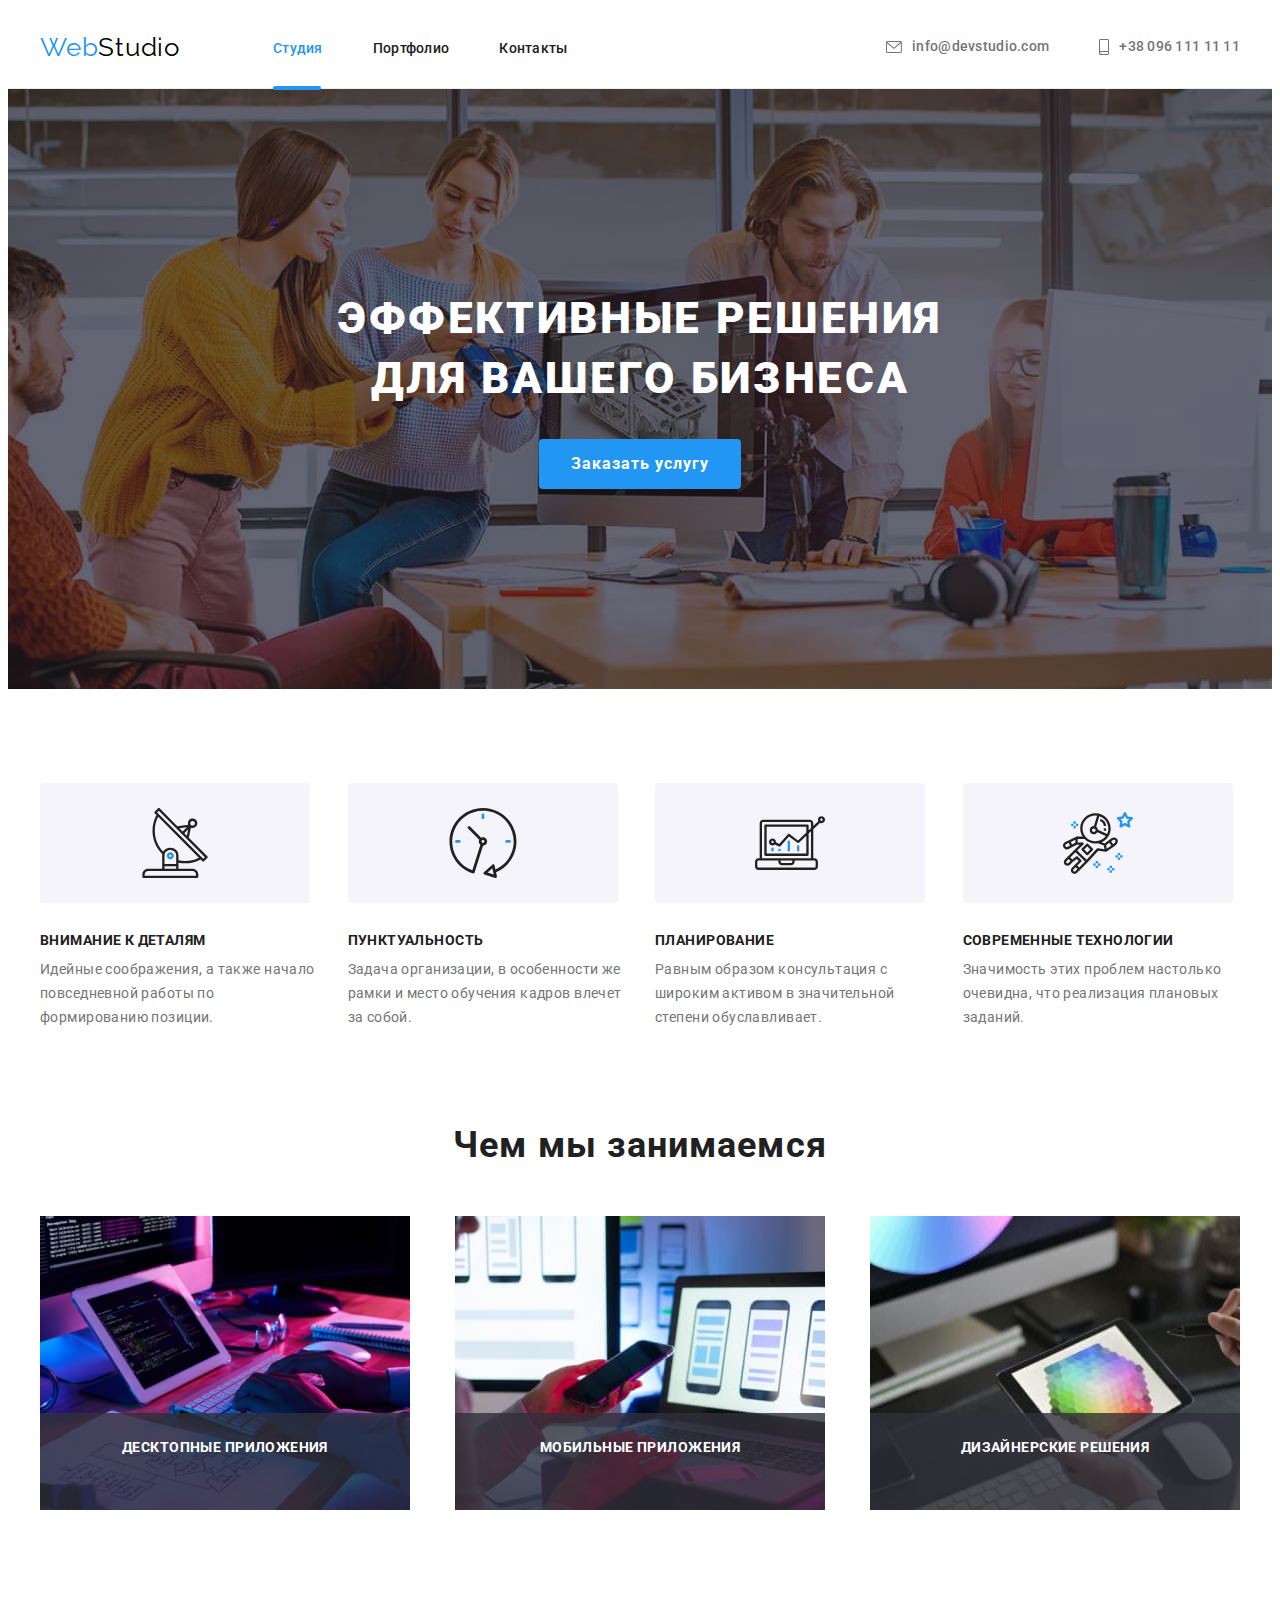
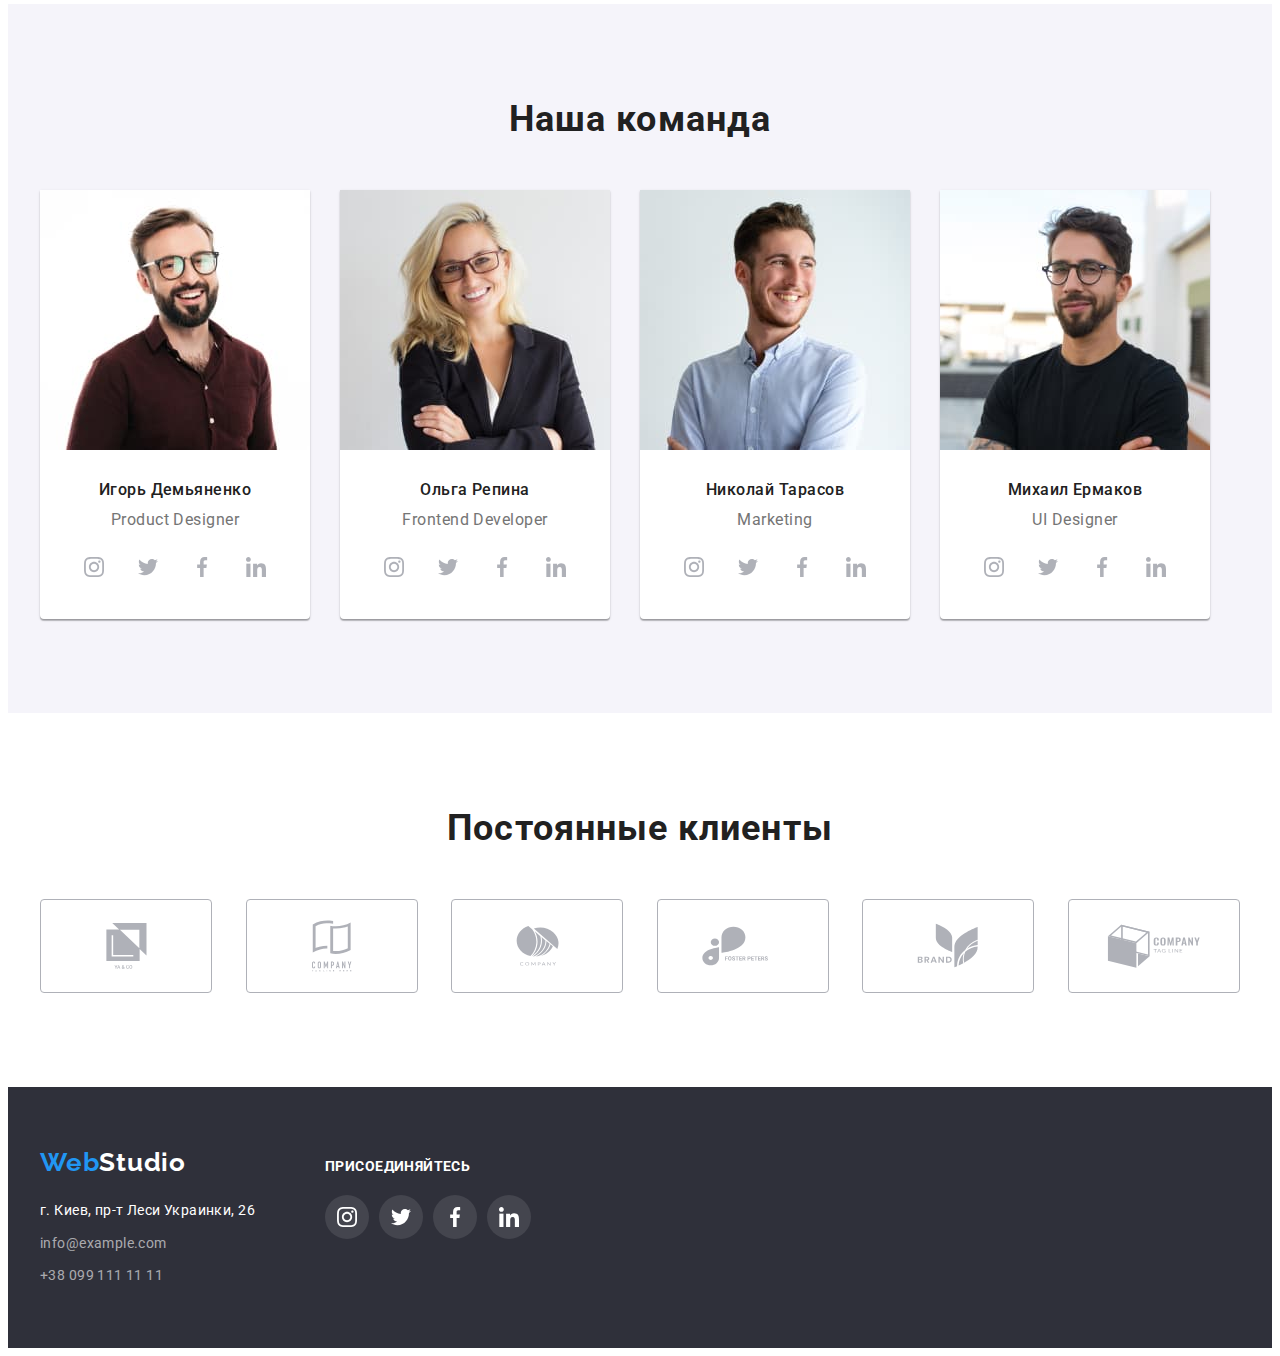
==== index.html @ 31bc965c "скопирована 5 д/з" ====
<!DOCTYPE html>
<html lang="ru">
  <head>
    <link
      rel="stylesheet"
      href="https://cdnjs.cloudflare.com/ajax/libs/modern-normalize/1.1.0/modern-normalize.min.css"
      integrity="sha512-wpPYUAdjBVSE4KJnH1VR1HeZfpl1ub8YT/NKx4PuQ5NmX2tKuGu6U/JRp5y+Y8XG2tV+wKQpNHVUX03MfMFn9Q=="
      crossorigin="anonymous"
      referrerpolicy="no-referrer"
    />
    <meta charset="UTF-8" />
    <meta http-equiv="X-UA-Compatible" content="IE=edge" />
    <meta name="viewport" content="width=device-width, initial-scale=1.0" />
    <title>WebStudio</title>
    <link rel="preconnect" href="https://fonts.gstatic.com" />
    <link
      href="https://fonts.googleapis.com/css2?family=Raleway:wght@700&family=Roboto:wght@400;500;700;900&display=swap"
      rel="stylesheet"
    />
    <link rel="stylesheet" href="./css/style.css" />
  </head>

  <body>
    <!--Шапка сайта (логотип, nav, контакти)-->
    <header class="header">
      <div class="container header-container">
        <nav class="nav">
          <a href="./" class="logo link"><span>Web</span>Studio</a>

          <!--Навигация на другие страницы-->
          <ul class="nav-menu list">
            <li class="menu-item">
              <a class="menu-link link current studio-underline" href="">Студия</a>
            </li>
            <li class="menu-item">
              <a class="menu-link link" href="./portfolio.html">Портфолио</a>
            </li>
            <li class="menu-item">
              <a class="menu-link link" href="">Контакты</a>
            </li>
          </ul>
        </nav>

        <!--Контакты-->
        <ul class="contact list">
          <li class="contact-item">
            <a class="contact-mail  link" href="mailto:info@devstudio.com">
              <svg class="contact-mail-icon"><use href="./imeges/sprite.svg#icon-mail"></use> </svg>
               info@devstudio.com</a>
          </li>
          <li class="contact-item">
            <a class="contact-tel link" href="tel:+380961111111">
              <svg class="contact-tel-icon"><use href="./imeges/sprite.svg#icon-tell"></use></svg> +38 096 111 11 11</a>
          </li>
        </ul>
      </div>
    </header>

    <!--Уникальный контент страницы-->
    <main class="main">
      <!--Герой-->
      <section class="hero">
        <h1 class="hero-title">Эффективные решения для вашего бизнеса</h1>
        <button type="button" class="main-button" data-modal-open>Заказать услугу</button>
      </section>

      <!--Преимущества-->
      <section class="dignity">
        <div class="container">
          <h2 class="visually-hidden">Почему стоит выбрать нас</h2>
          <ul class="dignity-list list">
            <li class="dignity-item">
                <div class="dignity-icon-conteiner">
                  <svg class="dignity-icon"><use href="./imeges/sprite.svg#icon-antenna"></use></svg>
               </div>
                <h3 class="dignity-title">Внимание к деталям</h3>
                <p class="dignity-text">
                  Идейные соображения, а также начало повседневной работы по формированию позиции.
                </p>
            </li>
            
            <li class="dignity-item">
              <div class="dignity-icon-conteiner">
                  <svg class="dignity-icon"><use href="./imeges/sprite.svg#icon-clock-1"></use></svg>
               </div>
                <h3 class="dignity-title">Пунктуальность</h3>
                <p class="dignity-text">
                  Задача организации, в особенности же рамки и место обучения кадров влечет за
                  собой.
                </p>
            </li>

            <li class="dignity-item">
              <div class="dignity-icon-conteiner">
                  <svg class="dignity-icon"><use href="./imeges/sprite.svg#icon-diagram"></use></svg>
               </div>
                <h3 class="dignity-title">Планирование</h3>
                <p class="dignity-text">
                  Равным образом консультация с широким активом в значительной степени
                  обуславливает.
                </p>
            </li>

            <li class="dignity-item">
              <div class="dignity-icon-conteiner">
                  <svg class="dignity-icon"><use href="./imeges/sprite.svg#icon-astronaut"></use></svg>
               </div>
                <h3 class="dignity-title">Современные технологии</h3>
                <p class="dignity-text">
                  Значимость этих проблем настолько очевидна, что реализация плановых заданий.
                </p>
            </li>
          </ul>
        </div>
      </section>

      <!--Чем мы занимаемся-->
      <section class="profile">
        <div class="container">
          <h2 class="profile-titel">Чем мы занимаемся</h2>
          <ul class="profile-list list">
            <li class="profile-item">
              <img
                class="profile-img"
                src="./imeges/studio-page/box1.jpg"
                alt="блок1"
                width="370"
                height="294"
              />
              <p class="profile-label">Десктопные приложения</p>
            </li>
            <li class="profile-item">
              <img
                class="profile-img"
                src="./imeges/studio-page/box2.jpg"
                alt="блок2"
                width="370"
                height="294"
              />
              <p class="profile-label">Мобильные приложения</p>
            </li>
            <li class="profile-item">
              <img
                class="profile-img"
                src="./imeges/studio-page/box3.jpg"
                alt="блок3"
                width="370"
                height="294"
              />
              <p class="profile-label">Дизайнерские решения</p>
            </li>
          </ul>
        </div>
      </section>

      <!--Наша команда-->
      <section class="team">
        <div class="container">
          <h2 class="team-title">Наша команда</h2>
          <ul class="team-list list">
            <li class="team-item">
              <div class="team-card">
                <img
                  class="team-img"
                  src="./imeges/studio-page/img1.jpg"
                  alt="Игорь Демьяненко"
                  width="270"
                  height="260"
                />
                <div class="team-badge">
                  <h3 class="team-name">Игорь Демьяненко</h3>
                  <p class="team-profession">Product Designer</p>

                <ul class="social-list list">
                  <li class="social-list-item">
                    <a class="social-list-link" href="">
                      <svg class="social-list-icon">
                        <use href="./imeges/sprite.svg#icon-instagram" ></use>
                      </svg>
                    </a>
                  </li>
                 <li class="social-list-item">
                    <a class="social-list-link" href="">
                      <svg class="social-list-icon">
                        <use href="./imeges/sprite.svg#icon-twitter" ></use>
                        </svg>
                    </a>
                  </li>
                  <li class="social-list-item">
                    <a class="social-list-link" href="">
                      <svg class="social-list-icon">
                        <use href="./imeges/sprite.svg#icon-facebook" ></use>
                      </svg>
                    </a>
                  </li>
                  <li class="social-list-item">
                    <a class="social-list-link" href="">
                      <svg class="social-list-icon">
                        <use href="./imeges/sprite.svg#icon-linkedin" ></use>
                      </svg>
                    </a>
                  </li>
                  
                  
                </ul>
                </div>
              </div>
            </li>

            <li class="team-item">
              <div class="team-card">
                <img
                  class="team-img"
                  src="./imeges/studio-page/img2.jpg"
                  alt="Ольга Репина"
                  width="270"
                  height="260"
                />
                <div class="team-badge">
                  <h3 class="team-name">Ольга Репина</h3>
                  <p class="team-profession">Frontend Developer</p>

                  <ul class="social-list list">
                  <li class="social-list-item">
                    <a class="social-list-link" href="">
                      <svg class="social-list-icon">
                        <use href="./imeges/sprite.svg#icon-instagram" ></use>
                      </svg>
                    </a>
                  </li>
                 <li class="social-list-item">
                    <a class="social-list-link" href="">
                      <svg class="social-list-icon">
                        <use href="./imeges/sprite.svg#icon-twitter" ></use>
                        </svg>
                    </a>
                  </li>
                  <li class="social-list-item">
                    <a class="social-list-link" href="">
                      <svg class="social-list-icon">
                        <use href="./imeges/sprite.svg#icon-facebook" ></use>
                      </svg>
                    </a>
                  </li>
                  <li class="social-list-item">
                    <a class="social-list-link" href="">
                      <svg class="social-list-icon">
                        <use href="./imeges/sprite.svg#icon-linkedin" ></use>
                      </svg>
                    </a>
                  </li>
                  
                  
                </ul>
                </div>
              </div>
            </li>

            <li class="team-item">
              <div class="team-card">
                <img
                  class="team-img"
                  src="./imeges/studio-page/img3.jpg"
                  alt="Николай Тарасов"
                  width="270"
                  height="260"
                />
                <div class="team-badge">
                  <h3 class="team-name">Николай Тарасов</h3>
                  <p class="team-profession">Marketing</p>

                  <ul class="social-list list">
                  <li class="social-list-item">
                    <a class="social-list-link" href="">
                      <svg class="social-list-icon">
                        <use href="./imeges/sprite.svg#icon-instagram" ></use>
                      </svg>
                    </a>
                  </li>
                 <li class="social-list-item">
                    <a class="social-list-link" href="">
                      <svg class="social-list-icon">
                        <use href="./imeges/sprite.svg#icon-twitter" ></use>
                        </svg>
                    </a>
                  </li>
                  <li class="social-list-item">
                    <a class="social-list-link" href="">
                      <svg class="social-list-icon">
                        <use href="./imeges/sprite.svg#icon-facebook" ></use>
                      </svg>
                    </a>
                  </li>
                  <li class="social-list-item">
                    <a class="social-list-link" href="">
                      <svg class="social-list-icon">
                        <use href="./imeges/sprite.svg#icon-linkedin" ></use>
                      </svg>
                    </a>
                  </li>
                  
                  
                </ul>
                </div>
              </div>
            </li>

            <li class="team-item">
              <div class="team-card">
                <img
                  class="team-img"
                  src="./imeges/studio-page/img4.jpg"
                  alt="Михаил Ермаков"
                  width="270"
                  height="260"
                />
                <div class="team-badge">
                  <h3 class="team-name">Михаил Ермаков</h3>
                  <p class="team-profession">UI Designer</p>

                  <ul class="social-list list">
                  <li class="social-list-item">
                    <a class="social-list-link" href="">
                      <svg class="social-list-icon">
                        <use href="./imeges/sprite.svg#icon-instagram" ></use>
                      </svg>
                    </a>
                  </li>
                 <li class="social-list-item">
                    <a class="social-list-link" href="">
                      <svg class="social-list-icon">
                        <use href="./imeges/sprite.svg#icon-twitter" ></use>
                        </svg>
                    </a>
                  </li>
                  <li class="social-list-item">
                    <a class="social-list-link" href="">
                      <svg class="social-list-icon">
                        <use href="./imeges/sprite.svg#icon-facebook" ></use>
                      </svg>
                    </a>
                  </li>
                  <li class="social-list-item">
                    <a class="social-list-link" href="">
                      <svg class="social-list-icon">
                        <use href="./imeges/sprite.svg#icon-linkedin" ></use>
                      </svg>
                    </a>
                  </li>
                  
                  
                </ul>
                </div>
              </div>
            </li>
          </ul>
        </div>
      </section>

      <!--Постоянные клиенты-->
      <section class="clients">
        <div class="container">
          <h2 class="clients-title">Постоянные клиенты</h2>
          <ul class="clients-list list">
            <li class="clients-item">
              <a class="clients-link" href>
                <svg class="clients-icon" width="41" height="46">
                  <use href="./imeges/sprite.svg#icon-client-1"></use>
                  
                </svg>
              </a>
            </li>

            <li class="clients-item">
              <a class="clients-link" href>
                <svg class="clients-icon" width="40" height="52">
                  <use href="./imeges/sprite.svg#icon-client-2" ></use>></use>
                </svg>
              </a>
            </li>

            <li class="clients-item">
              <a class="clients-link" href>
                <svg class="clients-icon" width="43" height="41">
                  <use href="./imeges/sprite.svg#icon-client-3" ></use>></use>
                </svg>
              </a></li>

            <li class="clients-item">
              <a class="clients-link" href>
                <svg class="clients-icon" width="84" height="40">
                  <use href="./imeges/sprite.svg#icon-client-4" ></use>></use>
                </svg>
              </a></li>

            <li class="clients-item">
              <a class="clients-link" href>
                <svg class="clients-icon" width="62" height="45">
                  <use href="./imeges/sprite.svg#icon-client-5" ></use>></use>
                </svg>
              </a></li>

            <li class="clients-item">
              <a class="clients-link" href>
                <svg class="clients-icon" width="94" height="44">
                  <use href="./imeges/sprite.svg#icon-client-6" ></use>></use>
                </svg>
              </a></li>

          </ul>
        </div>
      </section>
    </main>

    <!--Подвал страницы-->
  <footer class="footer">
    <div class="container">
      <div class="footer-address-social">
        <!-- Адресс -->
        <section class="footer-address">
          <a href="./" class="logo-footer link"><span>Web</span>Studio</a>
          <address class="footer-contact">
            <ul class="footer-list list">
              <li class="footer-item">
                <a
                  class="footer-address link"
                  href="https://goo.gl/maps/ubs8C16pTjqJVdpH9"
                  target="_blank"
                  rel="noopener noreferrer"
                  >г. Киев, пр-т Леси Украинки, 26</a
                >
              </li>
              <li class="footer-mail">
                <a class="footer-mail-link link" href="mailto:info@example.com">info@example.com</a>
              </li>
              <li>
                <a class="footer-tel link" href="tel:+380991111111">+38 099 111 11 11</a>
              </li>
            </ul>
          </address>
        </section>
<!-- Присоединяйтесь -->
        <section class="social-footer">
          <p class="social-footer-title">Присоединяйтесь</p>
          <ul class="social-footer-list list">
            <li class="social-footer-item">
              <a class="social-footer-link" href="">
                <svg class="social-footer-icon">
                  <use href="./imeges/sprite.svg#icon-instagram" ></use>
                </svg>
              </a>
            </li>
            <li class="social-footer-item">
              <a class="social-footer-link" href="">
                <svg class="social-footer-icon">
                  <use href="./imeges/sprite.svg#icon-twitter" ></use>
                </svg>
              </a>
            </li>   
            <li class="social-footer-item">
              <a class="social-footer-link" href="">
                <svg class="social-footer-icon">
                  <use href="./imeges/sprite.svg#icon-facebook" ></use>
                </svg>
              </a>
            </li>    
            <li class="social-footer-item">
              <a class="social-footer-link" href="">
                <svg class="social-footer-icon">
                  <use href="./imeges/sprite.svg#icon-linkedin" ></use>
                </svg>
              </a>
            </li>
                    
                    
          </ul>
        </section>
      </div>
    </div>
    </footer>

  <div class="backdrop is-hidden" data-modal>
    <div class="modal">
      <button type="button" class="close-btn" data-modal-close>
        <svg class="close-btn-icon">
          <use href="./imeges/sprite.svg#icon-close-black"></use>
        </svg>
      </button>
    </div>
  </div>

  <script src="./js/modal.js"></script>
  </body>
</html>
---- css/style.css ----
:root {
  --primery-text-color: #757575;
  --title-text-color: #212121;
  --background-button-secondary: #f5f4fa;
  --accent-color: #2196f3;
  --white-color: #ffffff;
  --background-footer-hero: #2f303a;
  --icon-color: #afb1b8;
}

/* --- Сброс --- */
.list {
  list-style: none;
}
.link {
  text-decoration: none;
}

h1,
h2,
h3,
h4,
h5,
h6,
p {
  margin-top: 0;
  margin-bottom: 0;
}

ul,
ol {
  margin-top: 0;
  margin-bottom: 0;
  padding-left: 0;
}
/* --- END Сброс --- */

img {
  display: block;
  max-width: 100%;
}

.container {
  width: 1200px;
  margin-left: auto;
  margin-right: auto;
  padding-left: 15px;
  padding-right: 15px;
}

.visually-hidden {
  position: absolute;
  white-space: nowrap;
  width: 1px;
  height: 1px;
  overflow: hidden;
  border: 0;
  padding: 0;
  clip: rect(0 0 0 0);
  clip-path: inset(50%);
  margin: -1px;
}

body {
  font-family: 'Roboto', sans-serif;
  background-color: var(--white-color);
}

/* Logo */
.logo {
  margin-right: 93px;

  font-family: 'Raleway', sans-serif;
  font-size: 26px;
  line-height: 1.19;
  letter-spacing: 0.03em;
  color: #000000;
}

.logo span {
  color: var(--accent-color);
}

/* ========== HEADER ========== */

.header {
  padding-top: 24px;
  padding-bottom: 25px;
  border-bottom: 1px solid #ececec;
}
.header-container {
  display: flex;
  align-items: center;
  justify-content: space-between;
}

/* навигация сайта */
.nav {
  display: flex;
  align-items: center;
}

.nav-menu {
  display: flex;
  align-items: center;
}

.menu-item:not(:last-child) {
  margin-right: 50px;
}

.menu-link {
  padding-top: 32px;
  padding-bottom: 22px;

  font-style: normal;
  font-weight: 500;
  font-size: 14px;
  line-height: 1.14;
  letter-spacing: 0.02em;
  color: var(--title-text-color);

  transition: color 250ms cubic-bezier(0.4, 0, 0.2, 1);
}

.menu-link.current {
  color: var(--accent-color);
}
.menu-item {
  position: relative;
}
.current.studio-underline::after {
  position: absolute;
  bottom: -33px;

  display: block;
  content: '';
  width: 48px;
  height: 4px;
  background-color: var(--accent-color);
  border-radius: 2px;
}
.current.portfolio-underline::after {
  position: absolute;
  bottom: -33px;

  display: block;
  content: '';
  width: 78px;
  height: 4px;
  background-color: var(--accent-color);
  border-radius: 2px;
}

.menu-link:hover,
.menu-link:focus {
  color: var(--accent-color);
}

/* контакты */
.contact {
  display: flex;
  align-items: center;
  /* margin-left: auto; - как вариант, если убрать justify-content: space-between */
}

.contact-item:not(:last-child) {
  margin-right: 50px;
}

.contact-mail-icon {
  width: 16px;
  height: 12px;
  margin-right: 10px;
  fill: currentColor;
}
.contact-tel-icon {
  width: 10px;
  height: 16px;
  margin-right: 10px;
  fill: currentColor;
}

.contact-mail,
.contact-tel {
  display: flex;
  align-items: center;
  font-weight: 500;
  font-size: 14px;
  line-height: 1.14;
  letter-spacing: 0.02em;
  color: var(--primery-text-color);

  transition: color 250ms cubic-bezier(0.4, 0, 0.2, 1);
}

.contact-mail:hover,
.contact-mail:focus {
  color: var(--accent-color);
}
.contact-tel:hover,
.contact-tel:focus {
  color: var(--accent-color);
}
/* ========== END HEDER ==========  */

/* ========== BUTTON ========== */

.main-button {
  padding: 10px 32px;
  box-shadow: 0px 4px 4px rgba(0, 0, 0, 0.15);
  border-radius: 4px;
  border: none;

  color: #ffffff;
  background-color: var(--accent-color);

  font-family: Roboto;
  font-weight: 700;
  font-size: 16px;
  line-height: 1.87;
  align-items: center;
  text-align: center;
  letter-spacing: 0.06em;

  transition: background-color 250ms cubic-bezier(0.4, 0, 0.2, 1);
}

.main-button:hover,
.main-button:focus {
  background-color: #188ce8;
}

.button-secondary {
  padding: 6px 22px;
  border: none;
  border-radius: 4px;
  color: var(--title-text-color);
  background-color: var(--background-button-secondary);

  font-family: Roboto;
  font-weight: 500;
  font-size: 16px;
  line-height: 1.62;
  letter-spacing: 0.03em;

  transition: color 250ms cubic-bezier(0.4, 0, 0.2, 1),
    background-color 250ms cubic-bezier(0.4, 0, 0.2, 1),
    box-shadow 250ms cubic-bezier(0.4, 0, 0.2, 1);
}
.button-secondary:hover,
.button-secondary:focus {
  color: #ffffff;
  background-color: var(--accent-color);
  box-shadow: 0px 3px 1px rgba(0, 0, 0, 0.1), 0px 1px 2px rgba(0, 0, 0, 0.08),
    0px 2px 2px rgba(0, 0, 0, 0.12);
}

.button-secondary.current {
  color: var(--white-color);
  background-color: var(--accent-color);
}
/* ========== END BUTTON ========== */

/* ========== MAIN ========== */

.hero {
  max-width: 1600px;
  margin-left: auto;
  margin-right: auto;
  padding-top: 200px;
  padding-bottom: 200px;
  background-image: linear-gradient(rgba(47, 48, 58, 0.4), rgba(47, 48, 58, 0.4)),
    url('../imeges/hero/bg.jpg');
  background-repeat: no-repeat;
  background-position: center;

  background-color: var(--background-footer-hero);
  text-align: center;
}

.hero-title {
  max-width: 696px;
  margin-bottom: 30px;
  margin-left: auto;
  margin-right: auto;

  font-weight: 900;
  font-size: 44px;
  line-height: 1.36;
  letter-spacing: 0.06em;
  text-transform: uppercase;

  color: #ffffff;
}

/* ========== END MAIN ========== */

/* ========== ПРЕИМУЩЕСТВА (dignity) ========== */
.dignity {
  padding-top: 94px;
  padding-bottom: 47px;
}

.dignity-list {
  display: flex;
  align-items: center;

  flex-wrap: wrap;
  margin-left: -30px;
  margin-top: -30px;
}

.dignity-item {
  margin-left: 30px;
  margin-top: 30px;
  flex-basis: calc((100% - 120px) / 4);
}

.dignity-icon-conteiner {
  display: flex;
  align-items: center;
  margin-bottom: 30px;

  width: 270px;
  height: 120px;
  background: var(--background-button-secondary);
  border-radius: 4px;
}
.dignity-icon {
  margin: 0 auto;
  width: 70px;
  height: 70px;
}

.dignity-title {
  margin-bottom: 10px;

  color: var(--title-text-color);
  font-weight: 700;
  font-size: 14px;
  line-height: 1.14;
  letter-spacing: 0.03em;
  text-transform: uppercase;
}

.dignity-text {
  color: var(--primery-text-color);
  font-weight: 400;
  font-size: 14px;
  line-height: 1.71;
  letter-spacing: 0.03em;
}
/* ========== END ПРЕИМУЩЕСТВА (dignity) ========== */

/* ========== PROFILE (чем мы занимаемся) ========== */
.profile {
  padding-top: 47px;
  padding-bottom: 94px;
}

.profile-titel {
  margin-bottom: 50px;

  color: var(--title-text-color);
  font-weight: 700;
  font-size: 36px;
  line-height: 1.17;
  text-align: center;
  letter-spacing: 0.03em;
}

.profile-list {
  display: flex;
  align-items: center;
  justify-content: space-between;
}

.profile-item {
  position: relative;
}
.profile-label {
  position: absolute;
  left: 0;
  bottom: 0;

  font-style: normal;
  font-weight: 700;
  font-size: 14px;
  line-height: 1.14;
  text-align: center;
  letter-spacing: 0.03em;
  text-transform: uppercase;
  color: #ffffff;
  background-color: rgba(47, 48, 58, 0.8);
  width: 370px;
  height: 70px;
  padding-top: 27px;
}

/* ========== END PROFILE (чем мы занимаемся) ========== */

/* ========== TEAM ========== */

.team {
  background-color: #f5f4fa;
  padding-top: 94px;
  padding-bottom: 94px;
}

.team-title {
  margin-bottom: 50px;

  color: var(--title-text-color);
  font-weight: 700;
  font-size: 36px;
  line-height: 1.17;
  text-align: center;
  letter-spacing: 0.03em;
}
.team-list {
  display: flex;
  align-items: center;
}

.team-item:not(:last-child) {
  margin-right: 30px;
}

.team-card {
  background: #ffffff;
  box-shadow: 0px 1px 3px rgba(0, 0, 0, 0.12), 0px 1px 1px rgba(0, 0, 0, 0.14),
    0px 2px 1px rgba(0, 0, 0, 0.2);
  border-radius: 0px 0px 4px 4px;
}

.team-badge {
  padding-top: 30px;
  padding-bottom: 30px;
  padding-left: 32px;
  padding-right: 32px;
}

.team-name {
  margin-bottom: 10px;

  color: var(--title-text-color);
  font-weight: 500;
  font-size: 16px;
  line-height: 1.19;
  text-align: center;
  letter-spacing: 0.03em;
}

.team-profession {
  margin-bottom: 16px;
  color: var(--primery-text-color);
  font-weight: 400;
  font-size: 16px;
  line-height: 1.19;
  text-align: center;
  letter-spacing: 0.03em;
}

.social-list {
  display: flex;
  justify-content: space-between;
}
.social-list-link {
  fill: var(--icon-color);
  display: flex;
  align-items: center;
  justify-content: center;
  width: 44px;
  height: 44px;
  border-radius: 50%;
  background-color: #ffffff;

  transition: fill 250ms cubic-bezier(0.4, 0, 0.2, 1),
    background-color 250ms cubic-bezier(0.4, 0, 0.2, 1);
}
.social-list-link:hover,
.social-list-link:focus {
  fill: var(--white-color);
  background-color: var(--accent-color);
}

.social-list-icon {
  width: 20px;
  height: 20px;
}
/* ========== END TEAM ========== */

/* ========== CLIENTS ========== */

.clients {
  padding-top: 94px;
  padding-bottom: 94px;
}

.clients-title {
  margin-bottom: 50px;

  font-style: normal;
  font-weight: 700;
  font-size: 36px;
  line-height: 1.17;
  text-align: center;
  letter-spacing: 0.03em;
  color: var(--title-text-color);
}

.clients-list {
  display: flex;
  justify-content: space-between;
}

.clients-link {
  fill: var(--icon-color);
  display: flex;
  align-items: center;
  justify-content: center;

  width: 170px;
  height: 92px;
  border: 1px solid #afb1b8;
  border-radius: 4px;

  transition: border 250ms cubic-bezier(0.4, 0, 0.2, 1),
    border-radius 250ms cubic-bezier(0.4, 0, 0.2, 1), fill 250ms cubic-bezier(0.4, 0, 0.2, 1);
}

.clients-link:hover,
.clients-link:focus {
  border: 1px solid #2196f3;
  border-radius: 4px;
  fill: var(--accent-color);
}

/* ========== END CLIENTS ========== */

/* ========== FOOTER ========== */
.footer {
  padding-top: 60px;
  padding-bottom: 60px;
  background-color: var(--background-footer-hero);
}
.footer-address-social {
  display: flex;
  align-items: baseline;
}

.logo-footer {
  font-family: 'Raleway', sans-serif;
  font-weight: 700;
  font-size: 26px;
  line-height: 1.19;
  letter-spacing: 0.03em;
  color: #ffffff;
}
.logo-footer span {
  color: var(--accent-color);
}
.footer-contact {
  margin-top: 20px;
  margin-right: 70px;
}

.footer-item {
  margin-bottom: 9px;
}

.footer-address {
  font-style: normal;
  font-weight: 400;
  font-size: 14px;
  line-height: 1.71;
  letter-spacing: 0.03em;
  color: #ffffff;

  transition: color 250ms cubic-bezier(0.4, 0, 0.2, 1);
}

.footer-mail {
  margin-bottom: 9px;

  transition: color 250ms cubic-bezier(0.4, 0, 0.2, 1);
}

.footer-mail-link {
  display: inline-block;

  font-style: normal;
  color: rgba(255, 255, 255, 0.6);
  font-weight: 400;
  font-size: 14px;
  line-height: 1.71;
  letter-spacing: 0.03em;
}

.footer-tel {
  font-style: normal;
  color: rgba(255, 255, 255, 0.6);
  font-weight: 400;
  font-size: 14px;
  line-height: 1.71;
  letter-spacing: 0.03em;

  transition: color 250ms cubic-bezier(0.4, 0, 0.2, 1);
}
.footer-address:hover,
.footer-address:focus {
  color: rgba(255, 255, 255, 0.6);
}

.footer-mail-link:hover,
.footer-mail-link:focus {
  color: #ffffff;
}

.footer-tel:hover,
.footer-tel:focus {
  color: #ffffff;
}

/* ПРИСОЕДЕНЯЙТЕСЬ */
.social-footer {
  width: 206px;
}

.social-footer-title {
  margin-bottom: 20px;
  font-style: normal;
  font-weight: 700;
  font-size: 14px;
  line-height: 1.14;
  letter-spacing: 0.03em;
  text-transform: uppercase;
  color: #ffffff;
}

.social-footer-list {
  display: flex;
  justify-content: space-between;
}
.social-footer-link {
  fill: var(--white-color);
  display: flex;
  align-items: center;
  justify-content: center;
  width: 44px;
  height: 44px;
  border-radius: 50%;
  background-color: rgba(255, 255, 255, 0.1);

  transition: fill 250ms cubic-bezier(0.4, 0, 0.2, 1),
    background-color 250ms cubic-bezier(0.4, 0, 0.2, 1);
}
.social-footer-link:hover,
.social-footer-link:focus {
  fill: var(--white-color);
  background-color: var(--accent-color);
}

.social-footer-icon {
  width: 20px;
  height: 20px;
}
/* ========== END FOOTER ========== */

/* ------- PAGE PORTFOLIO ------- */

/* ========== PROJECT ========== */

.portfolio {
  padding-top: 94px;
  padding-bottom: 94px;
}

.portfolio-filter {
  margin-bottom: 50px;
  display: flex;
  justify-content: center;
  align-items: center;
}

.filter-item:not(:last-child) {
  margin-right: 8px;
}

.project-list {
  display: flex;
  flex-wrap: wrap;
  margin-left: -30px;
  margin-top: -30px;
}

.project-item {
  margin-left: 30px;
  margin-top: 30px;
  flex-basis: calc((100% - 90px) / 3);
  background: #ffffff;
  border: 1px solid #eeeeee;

  transition: border 250ms cubic-bezier(0.4, 0, 0.2, 1),
    box-shadow 250ms cubic-bezier(0.4, 0, 0.2, 1);
}

.project-item:hover,
.project-item:focus {
  border: 1px solid #eeeeee;
  box-shadow: 0px 1px 1px rgba(0, 0, 0, 0.12), 0px 4px 4px rgba(0, 0, 0, 0.06),
    1px 4px 6px rgba(0, 0, 0, 0.16);
}

.project-card {
  padding: 20px 24px;

  background: #ffffff;
  border: 1px solid #eeeeee;
}

.project-title {
  margin-bottom: 4px;

  color: var(--title-text-color);
  font-weight: 700;
  font-size: 18px;
  line-height: 2;
  letter-spacing: 0.06em;
}
.project-text {
  color: var(--primery-text-color);
  font-weight: 400;
  font-size: 16px;
  line-height: 1.87;
  letter-spacing: 0.03em;
}

.project-link {
  display: block;
}
.div-overlay {
  position: relative;
  overflow: hidden;
}
.project-overlay {
  position: absolute;
  top: 0;
  left: 0;

  font-style: normal;
  font-weight: 400;
  font-size: 18px;
  line-height: 1.56;
  letter-spacing: 0.03em;
  /* text-align: center; */
  color: #ffffff;
  background-color: rgba(33, 150, 243, 0.9);
  width: 100%;
  height: 100%;
  overflow: auto;
  padding: 63px 24px;

  transform: translateY(100%);
  transition: transform 500ms linear;
}
.project-link:hover .project-overlay,
.project-link:focus .project-overlay {
  transform: translateY(0%);
}
/* ========== END PROJECT ========== */

/* ========== backdrop ========== */
.backdrop {
  position: fixed;
  top: 0;
  left: 0;
  width: 100vw;
  height: 100vh;
  background-color: rgba(0, 0, 0, 0.2);

  /* по умолчанию
  opacity: 1;
  visibility: visible;
  pointer-events: auto; */

  transition: opacity 500ms linear, visibility 500ms linear;
}

.modal {
  position: absolute;
  left: 50%;
  top: 50%;
  width: 528px;
  height: 580px;
  background-color: #ffffff;
  box-shadow: 0px 1px 3px rgba(0, 0, 0, 0.12), 0px 1px 1px rgba(0, 0, 0, 0.14),
    0px 2px 1px rgba(0, 0, 0, 0.2);
  border-radius: 4px;
  transform: translate(-50%, -50%);
}
.close-btn {
  display: flex;
  justify-content: center;
  align-items: center;

  position: absolute;
  top: 8px;
  right: 8px;
  width: 30px;
  height: 30px;
  border-radius: 50%;
  border: 1px solid rgba(0, 0, 0, 0.1);
  background-color: transparent;
  cursor: pointer;
  padding: 0;
}

.close-btn-icon {
  width: 18px;
  height: 18px;
  fill: #000000;
}

.is-hidden {
  opacity: 0;
  visibility: hidden;
  pointer-events: none;
}
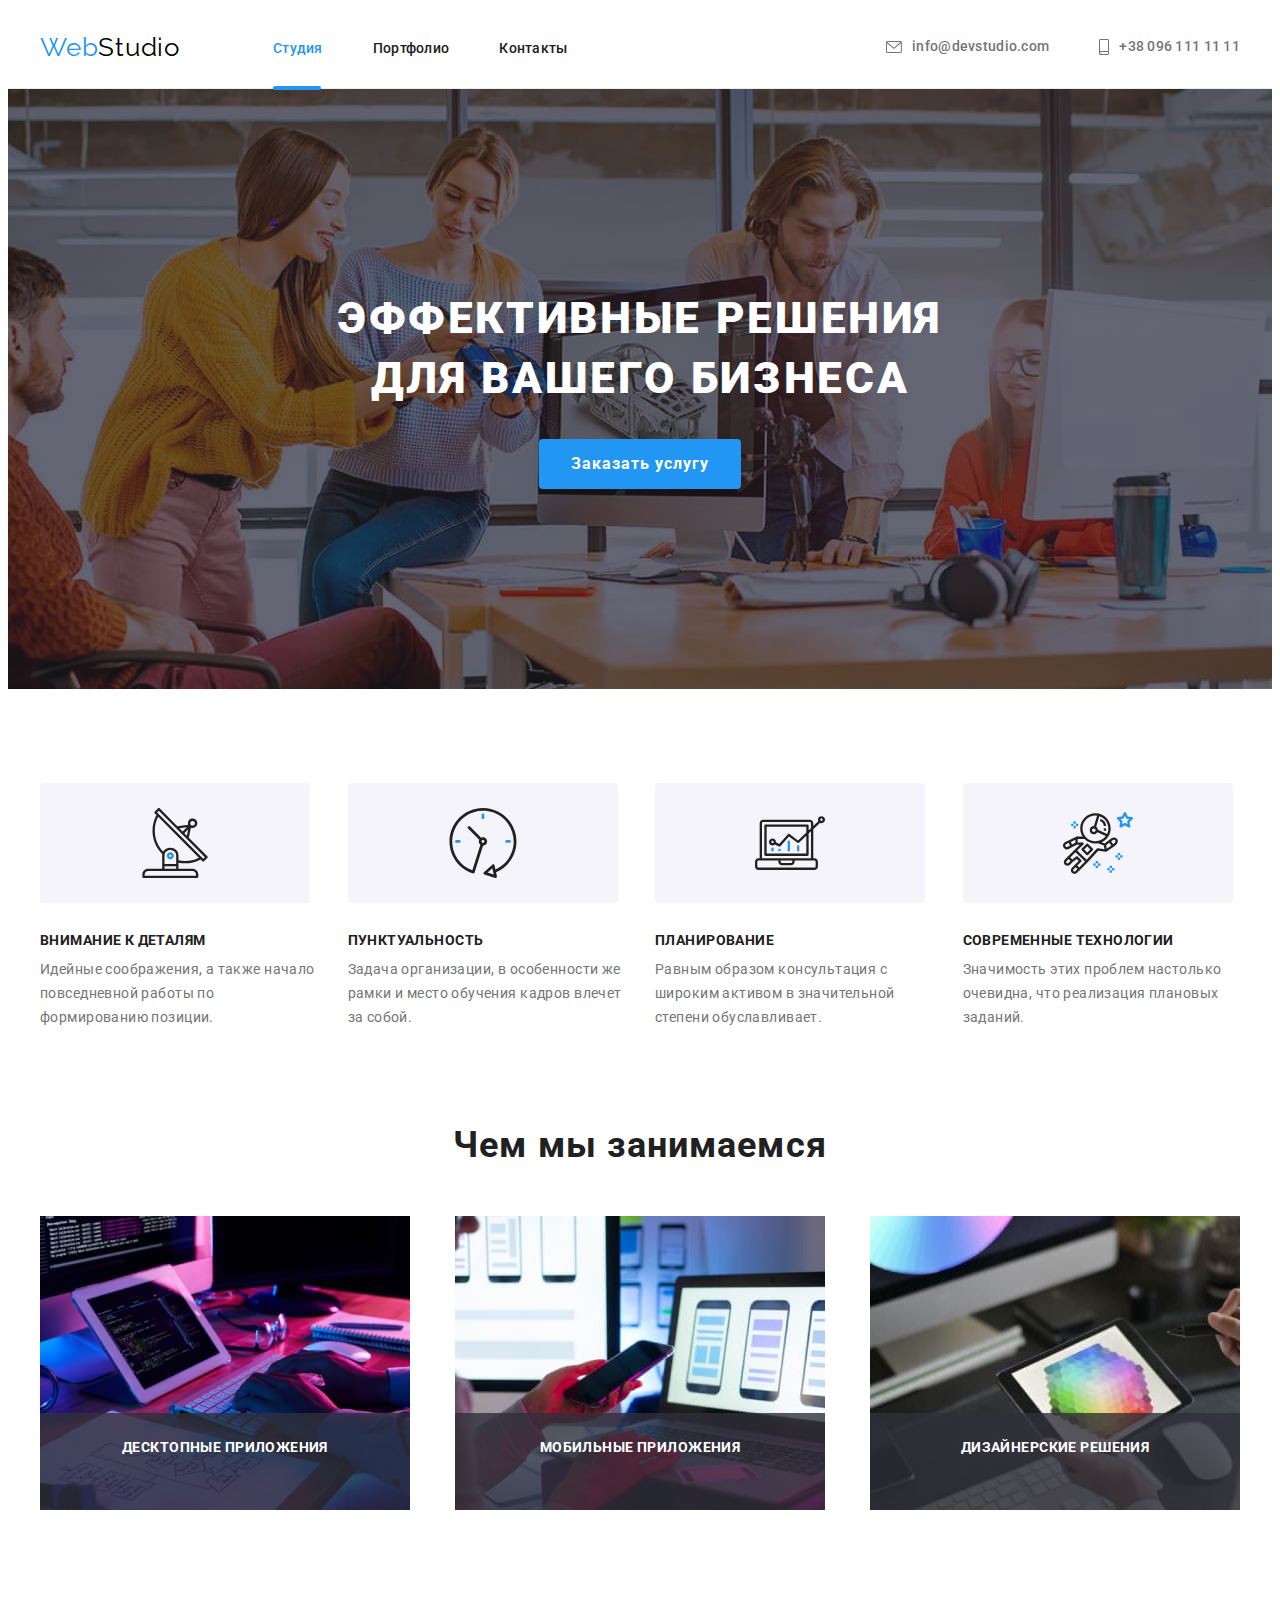
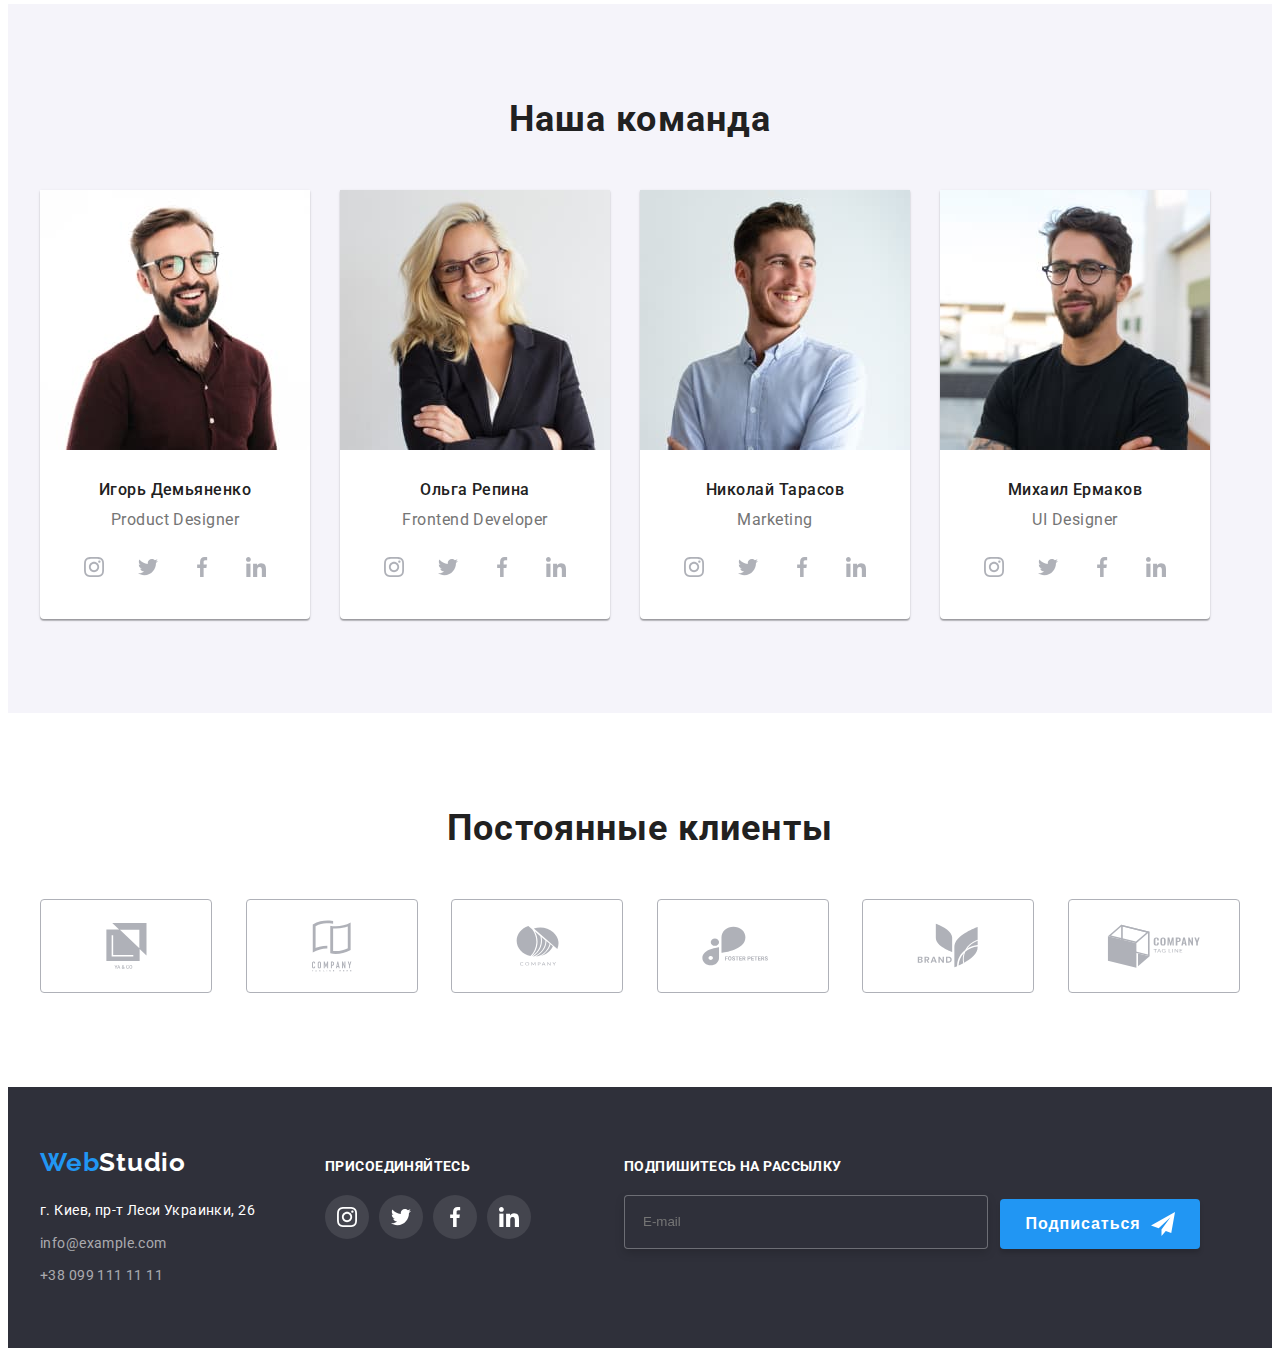
==== commit f93a78f1: "добавлен form модельного окна, form в footer" ====
--- a/index.html
+++ b/index.html
@@ -44,13 +44,16 @@
         <!--Контакты-->
         <ul class="contact list">
           <li class="contact-item">
-            <a class="contact-mail  link" href="mailto:info@devstudio.com">
-              <svg class="contact-mail-icon"><use href="./imeges/sprite.svg#icon-mail"></use> </svg>
-               info@devstudio.com</a>
+            <a class="contact-mail link" href="mailto:info@devstudio.com">
+              <svg class="contact-mail-icon"><use href="./imeges/sprite.svg#icon-mail"></use></svg>
+              info@devstudio.com</a
+            >
           </li>
           <li class="contact-item">
             <a class="contact-tel link" href="tel:+380961111111">
-              <svg class="contact-tel-icon"><use href="./imeges/sprite.svg#icon-tell"></use></svg> +38 096 111 11 11</a>
+              <svg class="contact-tel-icon"><use href="./imeges/sprite.svg#icon-tell"></use></svg>
+              +38 096 111 11 11</a
+            >
           </li>
         </ul>
       </div>
@@ -70,45 +73,45 @@
           <h2 class="visually-hidden">Почему стоит выбрать нас</h2>
           <ul class="dignity-list list">
             <li class="dignity-item">
-                <div class="dignity-icon-conteiner">
-                  <svg class="dignity-icon"><use href="./imeges/sprite.svg#icon-antenna"></use></svg>
-               </div>
-                <h3 class="dignity-title">Внимание к деталям</h3>
-                <p class="dignity-text">
-                  Идейные соображения, а также начало повседневной работы по формированию позиции.
-                </p>
-            </li>
-            
+              <div class="dignity-icon-conteiner">
+                <svg class="dignity-icon"><use href="./imeges/sprite.svg#icon-antenna"></use></svg>
+              </div>
+              <h3 class="dignity-title">Внимание к деталям</h3>
+              <p class="dignity-text">
+                Идейные соображения, а также начало повседневной работы по формированию позиции.
+              </p>
+            </li>
+
             <li class="dignity-item">
               <div class="dignity-icon-conteiner">
-                  <svg class="dignity-icon"><use href="./imeges/sprite.svg#icon-clock-1"></use></svg>
-               </div>
-                <h3 class="dignity-title">Пунктуальность</h3>
-                <p class="dignity-text">
-                  Задача организации, в особенности же рамки и место обучения кадров влечет за
-                  собой.
-                </p>
+                <svg class="dignity-icon"><use href="./imeges/sprite.svg#icon-clock-1"></use></svg>
+              </div>
+              <h3 class="dignity-title">Пунктуальность</h3>
+              <p class="dignity-text">
+                Задача организации, в особенности же рамки и место обучения кадров влечет за собой.
+              </p>
             </li>
 
             <li class="dignity-item">
               <div class="dignity-icon-conteiner">
-                  <svg class="dignity-icon"><use href="./imeges/sprite.svg#icon-diagram"></use></svg>
-               </div>
-                <h3 class="dignity-title">Планирование</h3>
-                <p class="dignity-text">
-                  Равным образом консультация с широким активом в значительной степени
-                  обуславливает.
-                </p>
+                <svg class="dignity-icon"><use href="./imeges/sprite.svg#icon-diagram"></use></svg>
+              </div>
+              <h3 class="dignity-title">Планирование</h3>
+              <p class="dignity-text">
+                Равным образом консультация с широким активом в значительной степени обуславливает.
+              </p>
             </li>
 
             <li class="dignity-item">
               <div class="dignity-icon-conteiner">
-                  <svg class="dignity-icon"><use href="./imeges/sprite.svg#icon-astronaut"></use></svg>
-               </div>
-                <h3 class="dignity-title">Современные технологии</h3>
-                <p class="dignity-text">
-                  Значимость этих проблем настолько очевидна, что реализация плановых заданий.
-                </p>
+                <svg class="dignity-icon">
+                  <use href="./imeges/sprite.svg#icon-astronaut"></use>
+                </svg>
+              </div>
+              <h3 class="dignity-title">Современные технологии</h3>
+              <p class="dignity-text">
+                Значимость этих проблем настолько очевидна, что реализация плановых заданий.
+              </p>
             </li>
           </ul>
         </div>
@@ -171,38 +174,36 @@
                   <h3 class="team-name">Игорь Демьяненко</h3>
                   <p class="team-profession">Product Designer</p>
 
-                <ul class="social-list list">
-                  <li class="social-list-item">
-                    <a class="social-list-link" href="">
-                      <svg class="social-list-icon">
-                        <use href="./imeges/sprite.svg#icon-instagram" ></use>
-                      </svg>
-                    </a>
-                  </li>
-                 <li class="social-list-item">
-                    <a class="social-list-link" href="">
-                      <svg class="social-list-icon">
-                        <use href="./imeges/sprite.svg#icon-twitter" ></use>
-                        </svg>
-                    </a>
-                  </li>
-                  <li class="social-list-item">
-                    <a class="social-list-link" href="">
-                      <svg class="social-list-icon">
-                        <use href="./imeges/sprite.svg#icon-facebook" ></use>
-                      </svg>
-                    </a>
-                  </li>
-                  <li class="social-list-item">
-                    <a class="social-list-link" href="">
-                      <svg class="social-list-icon">
-                        <use href="./imeges/sprite.svg#icon-linkedin" ></use>
-                      </svg>
-                    </a>
-                  </li>
-                  
-                  
-                </ul>
+                  <ul class="social-list list">
+                    <li class="social-list-item">
+                      <a class="social-list-link" href="">
+                        <svg class="social-list-icon">
+                          <use href="./imeges/sprite.svg#icon-instagram"></use>
+                        </svg>
+                      </a>
+                    </li>
+                    <li class="social-list-item">
+                      <a class="social-list-link" href="">
+                        <svg class="social-list-icon">
+                          <use href="./imeges/sprite.svg#icon-twitter"></use>
+                        </svg>
+                      </a>
+                    </li>
+                    <li class="social-list-item">
+                      <a class="social-list-link" href="">
+                        <svg class="social-list-icon">
+                          <use href="./imeges/sprite.svg#icon-facebook"></use>
+                        </svg>
+                      </a>
+                    </li>
+                    <li class="social-list-item">
+                      <a class="social-list-link" href="">
+                        <svg class="social-list-icon">
+                          <use href="./imeges/sprite.svg#icon-linkedin"></use>
+                        </svg>
+                      </a>
+                    </li>
+                  </ul>
                 </div>
               </div>
             </li>
@@ -221,37 +222,35 @@
                   <p class="team-profession">Frontend Developer</p>
 
                   <ul class="social-list list">
-                  <li class="social-list-item">
-                    <a class="social-list-link" href="">
-                      <svg class="social-list-icon">
-                        <use href="./imeges/sprite.svg#icon-instagram" ></use>
-                      </svg>
-                    </a>
-                  </li>
-                 <li class="social-list-item">
-                    <a class="social-list-link" href="">
-                      <svg class="social-list-icon">
-                        <use href="./imeges/sprite.svg#icon-twitter" ></use>
-                        </svg>
-                    </a>
-                  </li>
-                  <li class="social-list-item">
-                    <a class="social-list-link" href="">
-                      <svg class="social-list-icon">
-                        <use href="./imeges/sprite.svg#icon-facebook" ></use>
-                      </svg>
-                    </a>
-                  </li>
-                  <li class="social-list-item">
-                    <a class="social-list-link" href="">
-                      <svg class="social-list-icon">
-                        <use href="./imeges/sprite.svg#icon-linkedin" ></use>
-                      </svg>
-                    </a>
-                  </li>
-                  
-                  
-                </ul>
+                    <li class="social-list-item">
+                      <a class="social-list-link" href="">
+                        <svg class="social-list-icon">
+                          <use href="./imeges/sprite.svg#icon-instagram"></use>
+                        </svg>
+                      </a>
+                    </li>
+                    <li class="social-list-item">
+                      <a class="social-list-link" href="">
+                        <svg class="social-list-icon">
+                          <use href="./imeges/sprite.svg#icon-twitter"></use>
+                        </svg>
+                      </a>
+                    </li>
+                    <li class="social-list-item">
+                      <a class="social-list-link" href="">
+                        <svg class="social-list-icon">
+                          <use href="./imeges/sprite.svg#icon-facebook"></use>
+                        </svg>
+                      </a>
+                    </li>
+                    <li class="social-list-item">
+                      <a class="social-list-link" href="">
+                        <svg class="social-list-icon">
+                          <use href="./imeges/sprite.svg#icon-linkedin"></use>
+                        </svg>
+                      </a>
+                    </li>
+                  </ul>
                 </div>
               </div>
             </li>
@@ -270,37 +269,35 @@
                   <p class="team-profession">Marketing</p>
 
                   <ul class="social-list list">
-                  <li class="social-list-item">
-                    <a class="social-list-link" href="">
-                      <svg class="social-list-icon">
-                        <use href="./imeges/sprite.svg#icon-instagram" ></use>
-                      </svg>
-                    </a>
-                  </li>
-                 <li class="social-list-item">
-                    <a class="social-list-link" href="">
-                      <svg class="social-list-icon">
-                        <use href="./imeges/sprite.svg#icon-twitter" ></use>
-                        </svg>
-                    </a>
-                  </li>
-                  <li class="social-list-item">
-                    <a class="social-list-link" href="">
-                      <svg class="social-list-icon">
-                        <use href="./imeges/sprite.svg#icon-facebook" ></use>
-                      </svg>
-                    </a>
-                  </li>
-                  <li class="social-list-item">
-                    <a class="social-list-link" href="">
-                      <svg class="social-list-icon">
-                        <use href="./imeges/sprite.svg#icon-linkedin" ></use>
-                      </svg>
-                    </a>
-                  </li>
-                  
-                  
-                </ul>
+                    <li class="social-list-item">
+                      <a class="social-list-link" href="">
+                        <svg class="social-list-icon">
+                          <use href="./imeges/sprite.svg#icon-instagram"></use>
+                        </svg>
+                      </a>
+                    </li>
+                    <li class="social-list-item">
+                      <a class="social-list-link" href="">
+                        <svg class="social-list-icon">
+                          <use href="./imeges/sprite.svg#icon-twitter"></use>
+                        </svg>
+                      </a>
+                    </li>
+                    <li class="social-list-item">
+                      <a class="social-list-link" href="">
+                        <svg class="social-list-icon">
+                          <use href="./imeges/sprite.svg#icon-facebook"></use>
+                        </svg>
+                      </a>
+                    </li>
+                    <li class="social-list-item">
+                      <a class="social-list-link" href="">
+                        <svg class="social-list-icon">
+                          <use href="./imeges/sprite.svg#icon-linkedin"></use>
+                        </svg>
+                      </a>
+                    </li>
+                  </ul>
                 </div>
               </div>
             </li>
@@ -319,37 +316,35 @@
                   <p class="team-profession">UI Designer</p>
 
                   <ul class="social-list list">
-                  <li class="social-list-item">
-                    <a class="social-list-link" href="">
-                      <svg class="social-list-icon">
-                        <use href="./imeges/sprite.svg#icon-instagram" ></use>
-                      </svg>
-                    </a>
-                  </li>
-                 <li class="social-list-item">
-                    <a class="social-list-link" href="">
-                      <svg class="social-list-icon">
-                        <use href="./imeges/sprite.svg#icon-twitter" ></use>
-                        </svg>
-                    </a>
-                  </li>
-                  <li class="social-list-item">
-                    <a class="social-list-link" href="">
-                      <svg class="social-list-icon">
-                        <use href="./imeges/sprite.svg#icon-facebook" ></use>
-                      </svg>
-                    </a>
-                  </li>
-                  <li class="social-list-item">
-                    <a class="social-list-link" href="">
-                      <svg class="social-list-icon">
-                        <use href="./imeges/sprite.svg#icon-linkedin" ></use>
-                      </svg>
-                    </a>
-                  </li>
-                  
-                  
-                </ul>
+                    <li class="social-list-item">
+                      <a class="social-list-link" href="">
+                        <svg class="social-list-icon">
+                          <use href="./imeges/sprite.svg#icon-instagram"></use>
+                        </svg>
+                      </a>
+                    </li>
+                    <li class="social-list-item">
+                      <a class="social-list-link" href="">
+                        <svg class="social-list-icon">
+                          <use href="./imeges/sprite.svg#icon-twitter"></use>
+                        </svg>
+                      </a>
+                    </li>
+                    <li class="social-list-item">
+                      <a class="social-list-link" href="">
+                        <svg class="social-list-icon">
+                          <use href="./imeges/sprite.svg#icon-facebook"></use>
+                        </svg>
+                      </a>
+                    </li>
+                    <li class="social-list-item">
+                      <a class="social-list-link" href="">
+                        <svg class="social-list-icon">
+                          <use href="./imeges/sprite.svg#icon-linkedin"></use>
+                        </svg>
+                      </a>
+                    </li>
+                  </ul>
                 </div>
               </div>
             </li>
@@ -363,132 +358,223 @@
           <h2 class="clients-title">Постоянные клиенты</h2>
           <ul class="clients-list list">
             <li class="clients-item">
-              <a class="clients-link" href>
+              <a class="clients-link" href="">
                 <svg class="clients-icon" width="41" height="46">
                   <use href="./imeges/sprite.svg#icon-client-1"></use>
-                  
                 </svg>
               </a>
             </li>
 
             <li class="clients-item">
-              <a class="clients-link" href>
+              <a class="clients-link" href="">
                 <svg class="clients-icon" width="40" height="52">
-                  <use href="./imeges/sprite.svg#icon-client-2" ></use>></use>
+                  <use href="./imeges/sprite.svg#icon-client-2"></use>
                 </svg>
               </a>
             </li>
 
             <li class="clients-item">
-              <a class="clients-link" href>
+              <a class="clients-link" href="">
                 <svg class="clients-icon" width="43" height="41">
-                  <use href="./imeges/sprite.svg#icon-client-3" ></use>></use>
-                </svg>
-              </a></li>
+                  <use href="./imeges/sprite.svg#icon-client-3"></use>
+                </svg>
+              </a>
+            </li>
 
             <li class="clients-item">
-              <a class="clients-link" href>
+              <a class="clients-link" href="">
                 <svg class="clients-icon" width="84" height="40">
-                  <use href="./imeges/sprite.svg#icon-client-4" ></use>></use>
-                </svg>
-              </a></li>
+                  <use href="./imeges/sprite.svg#icon-client-4"></use>
+                </svg>
+              </a>
+            </li>
 
             <li class="clients-item">
-              <a class="clients-link" href>
+              <a class="clients-link" href="">
                 <svg class="clients-icon" width="62" height="45">
-                  <use href="./imeges/sprite.svg#icon-client-5" ></use>></use>
-                </svg>
-              </a></li>
+                  <use href="./imeges/sprite.svg#icon-client-5"></use>
+                </svg>
+              </a>
+            </li>
 
             <li class="clients-item">
-              <a class="clients-link" href>
+              <a class="clients-link" href="">
                 <svg class="clients-icon" width="94" height="44">
-                  <use href="./imeges/sprite.svg#icon-client-6" ></use>></use>
-                </svg>
-              </a></li>
-
+                  <use href="./imeges/sprite.svg#icon-client-6"></use>
+                </svg>
+              </a>
+            </li>
           </ul>
         </div>
       </section>
     </main>
 
     <!--Подвал страницы-->
-  <footer class="footer">
-    <div class="container">
-      <div class="footer-address-social">
-        <!-- Адресс -->
-        <section class="footer-address">
-          <a href="./" class="logo-footer link"><span>Web</span>Studio</a>
-          <address class="footer-contact">
-            <ul class="footer-list list">
-              <li class="footer-item">
-                <a
-                  class="footer-address link"
-                  href="https://goo.gl/maps/ubs8C16pTjqJVdpH9"
-                  target="_blank"
-                  rel="noopener noreferrer"
-                  >г. Киев, пр-т Леси Украинки, 26</a
-                >
+    <footer class="footer">
+      <div class="container">
+        <div class="footer-address-social">
+          <!-- Адресс -->
+          <section class="footer-address">
+            <a href="./" class="logo-footer link"><span>Web</span>Studio</a>
+            <address class="footer-contact">
+              <ul class="footer-list list">
+                <li class="footer-item">
+                  <a
+                    class="footer-address link"
+                    href="https://goo.gl/maps/ubs8C16pTjqJVdpH9"
+                    target="_blank"
+                    rel="noopener noreferrer"
+                    >г. Киев, пр-т Леси Украинки, 26</a
+                  >
+                </li>
+                <li class="footer-mail">
+                  <a class="footer-mail-link link" href="mailto:info@example.com"
+                    >info@example.com</a
+                  >
+                </li>
+                <li>
+                  <a class="footer-tel link" href="tel:+380991111111">+38 099 111 11 11</a>
+                </li>
+              </ul>
+            </address>
+          </section>
+          <!-- Присоединяйтесь -->
+          <section class="social-footer">
+            <p class="social-footer-title">Присоединяйтесь</p>
+            <ul class="social-footer-list list">
+              <li class="social-footer-item">
+                <a class="social-footer-link" href="">
+                  <svg class="social-footer-icon">
+                    <use href="./imeges/sprite.svg#icon-instagram"></use>
+                  </svg>
+                </a>
               </li>
-              <li class="footer-mail">
-                <a class="footer-mail-link link" href="mailto:info@example.com">info@example.com</a>
+              <li class="social-footer-item">
+                <a class="social-footer-link" href="">
+                  <svg class="social-footer-icon">
+                    <use href="./imeges/sprite.svg#icon-twitter"></use>
+                  </svg>
+                </a>
               </li>
-              <li>
-                <a class="footer-tel link" href="tel:+380991111111">+38 099 111 11 11</a>
+              <li class="social-footer-item">
+                <a class="social-footer-link" href="">
+                  <svg class="social-footer-icon">
+                    <use href="./imeges/sprite.svg#icon-facebook"></use>
+                  </svg>
+                </a>
+              </li>
+              <li class="social-footer-item">
+                <a class="social-footer-link" href="">
+                  <svg class="social-footer-icon">
+                    <use href="./imeges/sprite.svg#icon-linkedin"></use>
+                  </svg>
+                </a>
               </li>
             </ul>
-          </address>
-        </section>
-<!-- Присоединяйтесь -->
-        <section class="social-footer">
-          <p class="social-footer-title">Присоединяйтесь</p>
-          <ul class="social-footer-list list">
-            <li class="social-footer-item">
-              <a class="social-footer-link" href="">
-                <svg class="social-footer-icon">
-                  <use href="./imeges/sprite.svg#icon-instagram" ></use>
-                </svg>
-              </a>
-            </li>
-            <li class="social-footer-item">
-              <a class="social-footer-link" href="">
-                <svg class="social-footer-icon">
-                  <use href="./imeges/sprite.svg#icon-twitter" ></use>
-                </svg>
-              </a>
-            </li>   
-            <li class="social-footer-item">
-              <a class="social-footer-link" href="">
-                <svg class="social-footer-icon">
-                  <use href="./imeges/sprite.svg#icon-facebook" ></use>
-                </svg>
-              </a>
-            </li>    
-            <li class="social-footer-item">
-              <a class="social-footer-link" href="">
-                <svg class="social-footer-icon">
-                  <use href="./imeges/sprite.svg#icon-linkedin" ></use>
-                </svg>
-              </a>
-            </li>
-                    
-                    
-          </ul>
-        </section>
+          </section>
+
+          <!-- Подписка на рассылку -->
+          <section class="footer-newsletter">
+            <p class="footer-newsletter-text">Подпишитесь на рассылку</p>
+            <form action="#" class="footer-form">
+              <label class="footer-form-field">
+                <input
+                  type="email"
+                  name="user-mail"
+                  class="footer-form-input"
+                  placeholder="E-mail"
+                />
+              </label>
+              <button type="submit" class="footer-form-button">
+                Подписаться
+                <svg class="footer-icon-send">
+                  <use href="./imeges/sprite.svg#icon-icon-send"></use>
+                </svg>
+              </button>
+            </form>
+          </section>
+        </div>
+      </div>
+    </footer>
+
+    <!-- Модальное окно с backdrop -->
+    <div class="backdrop is-hidden" data-modal>
+      <div class="modal">
+        <button type="button" class="close-btn" data-modal-close>
+          <svg class="close-btn-icon">
+            <use href="./imeges/sprite.svg#icon-close-black"></use>
+          </svg>
+        </button>
+
+        <form action="#" class="modal-form">
+          <b class="modal-form-head">Оставьте свои данные, мы вам перезвоним</b>
+
+          <label class="modal-form-field"
+            >Имя
+            <span class="modal-form-input-wrapper">
+              <input
+                type="text"
+                class="modal-form-input"
+                name="user-name"
+                required
+                minlength="2"
+                pattern="[a-zA-Zа-яёА-ЯЁ]+"
+                title="Имя должно содержать символы кирилицы или латиницы"
+              />
+              <svg class="modal-form-icon">
+                <use href="./imeges/sprite.svg#icon-person-modal"></use>
+              </svg>
+            </span>
+          </label>
+
+          <label class="modal-form-field"
+            >Телефон
+            <span class="modal-form-input-wrapper">
+              <input
+                type="tel"
+                class="modal-form-input"
+                name="user-tel"
+                pattern="[0-9]{3}-[0-9]{3}-[0-9]{2}-[0-9]{2}"
+                title="096-000-00-00"
+                required
+              />
+              <svg class="modal-form-icon">
+                <use href="./imeges/sprite.svg#icon-phone-modal"></use>
+              </svg>
+            </span>
+          </label>
+
+          <label class="modal-form-field"
+            >Почта
+            <span class="modal-form-input-wrapper">
+              <input type="email" class="modal-form-input" name="user-mail" required />
+              <svg class="modal-form-icon">
+                <use href="./imeges/sprite.svg#icon-email-modal"></use>
+              </svg>
+            </span>
+          </label>
+
+          <label class="modal-form-field"
+            >Комментарий
+            <textarea
+              class="modal-form-message"
+              name="user-message"
+              placeholder="Введите текст"
+            ></textarea>
+          </label>
+
+          <input type="checkbox" id="accept-policy" class="modal-form-checkbox visually-hidden" />
+          <label for="accept-policy" class="modal-form-checkbox-label"
+            >Соглашаюсь с рассылкой и принимаю&nbsp;<a href="#" class="modal-form-label-link"
+              >Условия договора</a
+            >
+          </label>
+
+          <button type="submit" class="modal-form-button">Отправить</button>
+        </form>
       </div>
     </div>
-    </footer>
-
-  <div class="backdrop is-hidden" data-modal>
-    <div class="modal">
-      <button type="button" class="close-btn" data-modal-close>
-        <svg class="close-btn-icon">
-          <use href="./imeges/sprite.svg#icon-close-black"></use>
-        </svg>
-      </button>
-    </div>
-  </div>
-
-  <script src="./js/modal.js"></script>
+
+    <script src="./js/modal.js"></script>
   </body>
 </html>
--- a/css/style.css
+++ b/css/style.css
@@ -48,7 +48,7 @@
   padding-right: 15px;
 }
 
-.visually-hidden {
+/* .visually-hidden {
   position: absolute;
   white-space: nowrap;
   width: 1px;
@@ -59,6 +59,16 @@
   clip: rect(0 0 0 0);
   clip-path: inset(50%);
   margin: -1px;
+} */
+.visually-hidden {
+  position: absolute !important;
+  clip: rect(1px 1px 1px 1px); /* IE6, IE7 */
+  clip: rect(1px, 1px, 1px, 1px);
+  padding: 0 !important;
+  border: 0 !important;
+  height: 1px !important;
+  width: 1px !important;
+  overflow: hidden;
 }
 
 body {
@@ -666,6 +676,67 @@
   width: 20px;
   height: 20px;
 }
+
+/* Подписка на рассылку */
+.footer-newsletter {
+  margin-left: 93px;
+}
+.footer-newsletter-text {
+  font-style: normal;
+  font-weight: 700;
+  font-size: 14px;
+  line-height: 1.14;
+  letter-spacing: 0.03em;
+  text-transform: uppercase;
+  color: var(--white-color);
+}
+.footer-form {
+  display: flex;
+  justify-content: center;
+  align-items: flex-end;
+}
+.footer-form-input {
+  width: 358px;
+  height: 50px;
+  background-color: var(--background-footer-hero);
+  border: 1px solid rgba(255, 255, 255, 0.3);
+  filter: drop-shadow(0px 4px 4px rgba(0, 0, 0, 0.15));
+  border-radius: 4px;
+  color: var(--white-color);
+  outline: none;
+  margin-top: 20px;
+}
+.footer-form-input::placeholder {
+  padding-left: 16px;
+}
+.footer-form-button {
+  display: flex;
+  justify-content: center;
+  align-items: center;
+
+  width: 200px;
+  height: 50px;
+  margin-left: 12px;
+  background-color: var(--accent-color);
+  box-shadow: 0px 4px 4px rgba(0, 0, 0, 0.15);
+  border-radius: 4px;
+  border: none;
+
+  font-style: normal;
+  font-weight: 700;
+  font-size: 16px;
+  line-height: 1.87;
+  /* align-items: center; */
+  text-align: center;
+  letter-spacing: 0.06em;
+  color: var(--white-color);
+}
+.footer-icon-send {
+  width: 24px;
+  height: 24px;
+  margin-left: 10px;
+}
+
 /* ========== END FOOTER ========== */
 
 /* ------- PAGE PORTFOLIO ------- */
@@ -799,6 +870,7 @@
     0px 2px 1px rgba(0, 0, 0, 0.2);
   border-radius: 4px;
   transform: translate(-50%, -50%);
+  padding: 40px;
 }
 .close-btn {
   display: flex;
@@ -828,3 +900,144 @@
   visibility: hidden;
   pointer-events: none;
 }
+
+/* Modal form */
+.modal-form {
+  display: flex;
+  flex-direction: column;
+}
+.modal-form-head {
+  font-style: normal;
+  font-weight: 700;
+  font-size: 20px;
+  line-height: 1.15;
+  text-align: center;
+  letter-spacing: 0.03em;
+  color: var(--title-text-color);
+
+  margin-bottom: 12px;
+}
+.modal-form-field {
+  margin-bottom: 10px;
+  font-style: normal;
+  font-weight: 400;
+  font-size: 12px;
+  line-height: 1.17;
+  letter-spacing: 0.01em;
+  color: var(--primery-text-color);
+}
+.modal-form-input-wrapper {
+  position: relative;
+  display: block;
+  margin-top: 4px;
+}
+
+.modal-form-input {
+  width: 100%;
+  height: 40px;
+
+  border: 1px solid rgba(33, 33, 33, 0.2);
+  border-radius: 4px;
+  padding-left: 42px;
+  transition: border-color 250ms cubic-bezier(0.4, 0, 0.2, 1);
+}
+.modal-form-input:focus {
+  outline: none;
+  border-color: var(--accent-color);
+}
+
+.modal-form-icon {
+  display: block;
+  position: absolute;
+  top: 50%;
+  left: 12px;
+  transform: translateY(-50%);
+  width: 18px;
+  height: 18px;
+  fill: var(--title-text-color);
+  transition: fill 250ms cubic-bezier(0.4, 0, 0.2, 1);
+}
+
+.modal-form-input:focus + .modal-form-icon {
+  fill: var(--accent-color);
+}
+
+.modal-form-message {
+  width: 100%;
+  height: 120px;
+  margin-top: 4px;
+  padding: 12px 16px;
+  border: 1px solid rgba(33, 33, 33, 0.2);
+  border-radius: 4px;
+  resize: none;
+
+  transition: border-color 250ms cubic-bezier(0.4, 0, 0.2, 1);
+}
+
+.modal-form-message::placeholder {
+  font-style: normal;
+  font-weight: 400;
+  font-size: 14px;
+  line-height: 1.14;
+  letter-spacing: 0.01em;
+  color: rgba(117, 117, 117, 0.5);
+}
+.modal-form-message:focus {
+  border-color: var(--accent-color);
+  outline: none;
+}
+
+.modal-form-checkbox:checked + .modal-form-checkbox-label::before {
+  background-image: url(../imeges/icon-check.svg);
+  width: 16px;
+  height: 15px;
+  border: 1px solid #2196f3;
+  border-radius: 2px;
+  background-position: center;
+}
+
+.modal-form-checkbox-label::before {
+  display: block;
+  content: '';
+  width: 16px;
+  height: 15px;
+  border: 1px solid #212121;
+  border-radius: 2px;
+  cursor: pointer;
+  margin-right: 7px;
+}
+
+.modal-form-checkbox-label {
+  display: flex;
+  align-items: center;
+  font-style: normal;
+  font-weight: 400;
+  font-size: 14px;
+  line-height: 1.71;
+  letter-spacing: 0.03em;
+  color: var(--primery-text-color);
+}
+.modal-form-label-link {
+  color: var(--accent-color);
+}
+.modal-form-button {
+  width: 200px;
+  height: 50px;
+  margin: 0 auto;
+  margin-top: 30px;
+  /* background-color: transparent; */
+  background-color: #188ce8;
+  box-shadow: 0px 4px 4px rgba(0, 0, 0, 0.15);
+  border-radius: 4px;
+  /* outline: none; */
+
+  font-style: normal;
+  font-weight: 700;
+  font-size: 16px;
+  line-height: 1.87;
+  text-align: center;
+  letter-spacing: 0.06em;
+  color: var(--white-color);
+
+  cursor: pointer;
+}
